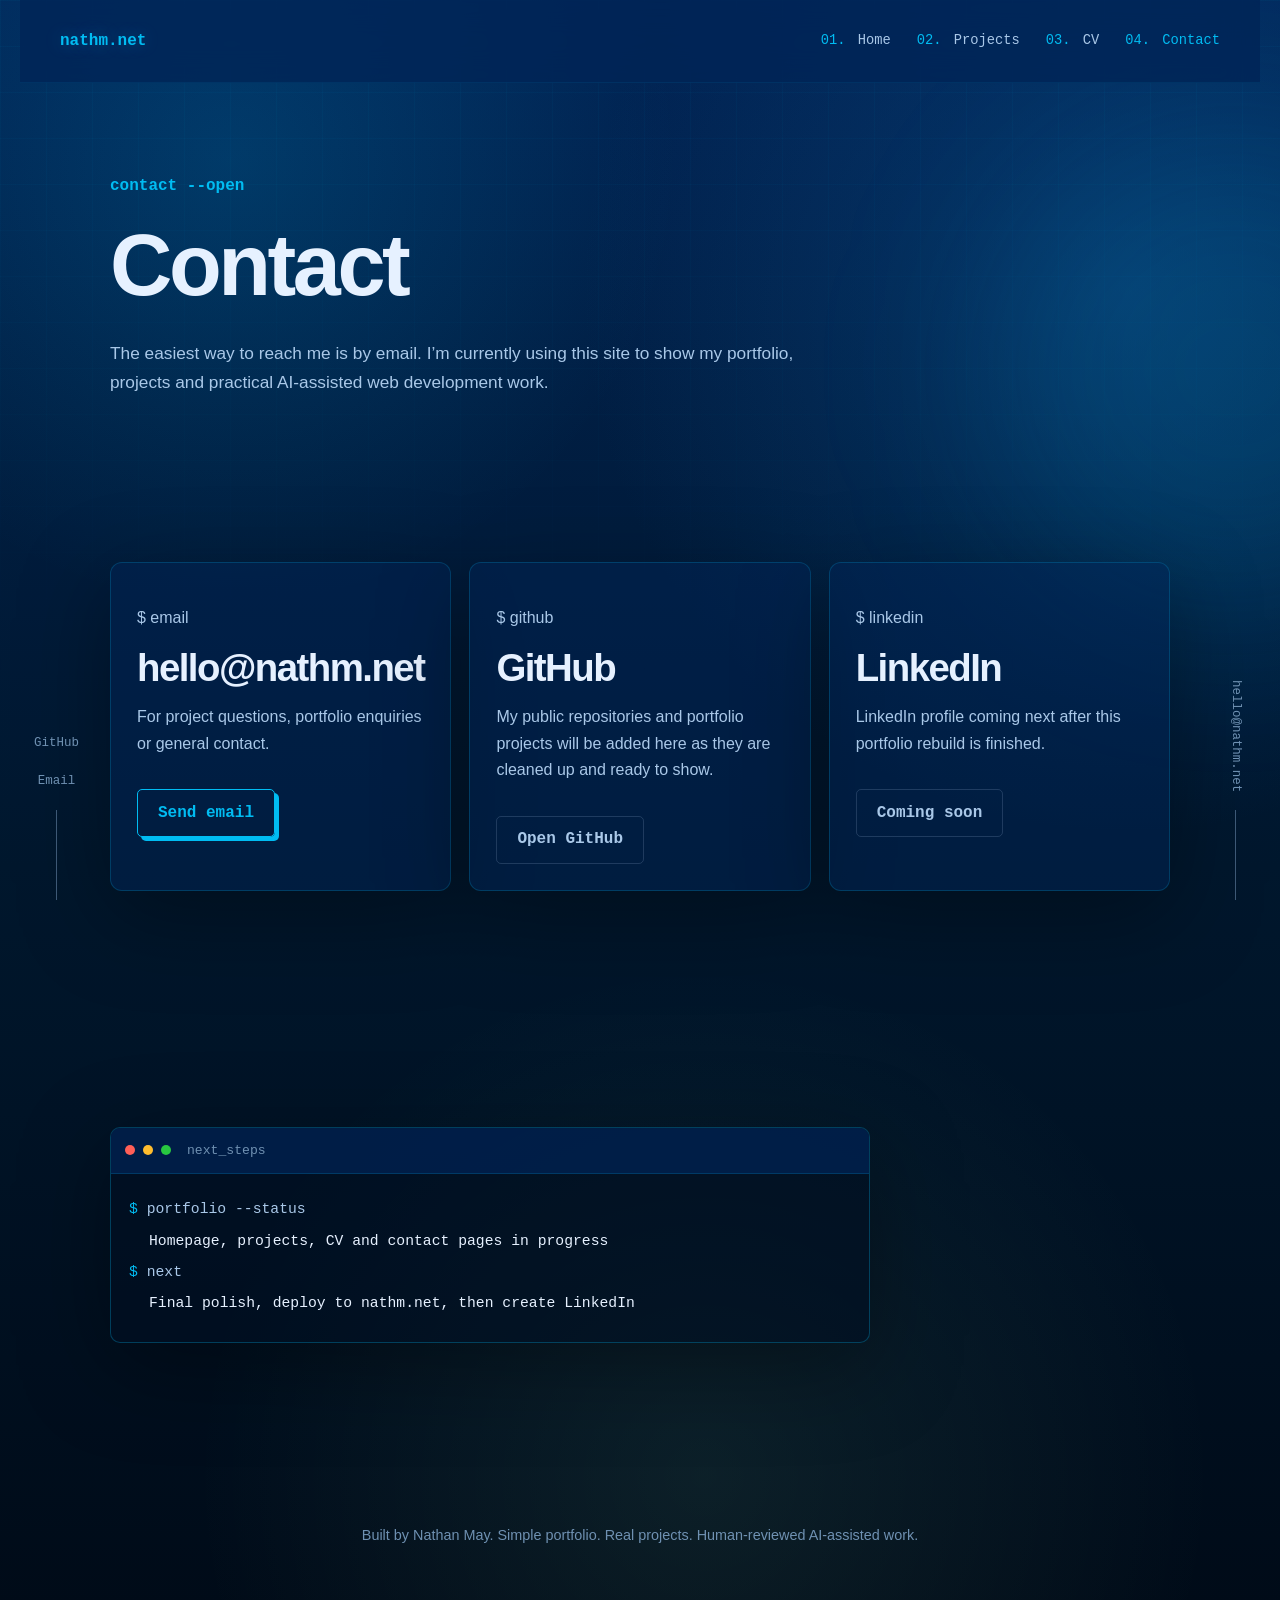
==== contact.html @ d2e40c8b "Initial portfolio site" ====
﻿<!DOCTYPE html>
<html lang="en">
<head>
  <meta charset="UTF-8" />
  <meta name="viewport" content="width=device-width, initial-scale=1.0" />
  <meta name="description" content="Contact Nathan May. Portfolio, GitHub and email links." />
  <title>Contact | Nathan May</title>
  <link rel="stylesheet" href="assets/css/style.css" />
</head>
<body>
  <div class="page-glow" aria-hidden="true"></div>

  <header class="site-header">
    <a class="logo" href="index.html">nathm.net</a>

    <nav class="site-nav" aria-label="Main navigation">
      <a href="index.html"><span>01.</span> Home</a>
      <a href="projects.html"><span>02.</span> Projects</a>
      <a href="cv.html"><span>03.</span> CV</a>
      <a href="contact.html" class="active"><span>04.</span> Contact</a>
    </nav>
  </header>

  <aside class="side-rail left-rail" aria-label="Social links">
    <a href="https://github.com/n4thyan" target="_blank" rel="noopener">GitHub</a>
    <a href="contact.html">Email</a>
  </aside>

  <aside class="side-rail right-rail" aria-label="Email">
    <a href="mailto:hello@nathm.net">hello@nathm.net</a>
  </aside>

  <main>
    <section class="page-hero reveal">
      <p class="intro-line">contact --open</p>
      <h1>Contact</h1>
      <p class="hero-text">
        The easiest way to reach me is by email. I’m currently using this site to show my portfolio,
        projects and practical AI-assisted web development work.
      </p>
    </section>

    <section class="section reveal">
      <div class="contact-grid">
        <article class="contact-card">
          <p class="card-code">$ email</p>
          <h3>hello@nathm.net</h3>
          <p>
            For project questions, portfolio enquiries or general contact.
          </p>
          <a class="button primary" href="mailto:hello@nathm.net">Send email</a>
        </article>

        <article class="contact-card">
          <p class="card-code">$ github</p>
          <h3>GitHub</h3>
          <p>
            My public repositories and portfolio projects will be added here as they are cleaned up and ready to show.
          </p>
          <a class="button secondary" href="https://github.com/n4thyan" target="_blank" rel="noopener">Open GitHub</a>
        </article>

        <article class="contact-card">
          <p class="card-code">$ linkedin</p>
          <h3>LinkedIn</h3>
          <p>
            LinkedIn profile coming next after this portfolio rebuild is finished.
          </p>
          <a class="button secondary" href="#">Coming soon</a>
        </article>
      </div>
    </section>

    <section class="section reveal">
      <div class="mini-terminal contact-terminal">
        <div class="terminal-bar">
          <span></span><span></span><span></span>
          <p>next_steps</p>
        </div>
        <div class="terminal-body">
          <p><span>$</span> portfolio --status</p>
          <p class="terminal-output">Homepage, projects, CV and contact pages in progress</p>
          <p><span>$</span> next</p>
          <p class="terminal-output">Final polish, deploy to nathm.net, then create LinkedIn</p>
        </div>
      </div>
    </section>
  </main>

  <footer class="site-footer">
    <p>Built by Nathan May. Simple portfolio. Real projects. Human-reviewed AI-assisted work.</p>
  </footer>

  <script src="assets/js/main.js"></script>
</body>
</html>
---- assets/css/style.css ----
﻿:root {
  --ps-blue: #012456;
  --ps-blue-dark: #00172d;
  --ps-blue-mid: #063b73;
  --ps-blue-soft: #0b4f8a;
  --panel: rgba(2, 30, 62, 0.76);
  --panel-strong: rgba(1, 22, 45, 0.92);
  --text: #eef8ff;
  --muted: #a9c8e8;
  --faint: #6f91b2;
  --cyan: #00bcf2;
  --cyan-soft: rgba(0, 188, 242, 0.14);
  --green: #9effc3;
  --border: rgba(169, 200, 232, 0.18);
  --shadow: 0 24px 90px rgba(0, 0, 0, 0.34);
  --max-width: 1060px;
}

* {
  box-sizing: border-box;
}

html {
  scroll-behavior: smooth;
}

body {
  margin: 0;
  min-height: 100vh;
  font-family: Arial, Helvetica, sans-serif;
  background:
    radial-gradient(circle at 18% 10%, rgba(0, 188, 242, 0.16), transparent 28rem),
    radial-gradient(circle at 88% 18%, rgba(11, 79, 138, 0.48), transparent 34rem),
    radial-gradient(circle at 55% 92%, rgba(158, 255, 195, 0.08), transparent 32rem),
    linear-gradient(180deg, var(--ps-blue) 0%, var(--ps-blue-dark) 54%, #000b18 100%);
  color: var(--muted);
  line-height: 1.65;
}

body::before {
  content: "";
  position: fixed;
  inset: 0;
  pointer-events: none;
  background-image:
    linear-gradient(rgba(0, 188, 242, 0.045) 1px, transparent 1px),
    linear-gradient(90deg, rgba(0, 188, 242, 0.045) 1px, transparent 1px);
  background-size: 46px 46px;
  mask-image: linear-gradient(to bottom, black, transparent 78%);
}

.page-glow {
  position: fixed;
  width: 30rem;
  height: 30rem;
  right: -12rem;
  top: 8rem;
  border-radius: 50%;
  background: rgba(0, 188, 242, 0.12);
  filter: blur(90px);
  pointer-events: none;
}

a {
  color: inherit;
}

.site-header {
  max-width: 1240px;
  margin: 0 auto;
  padding: 28px 40px;
  display: flex;
  align-items: center;
  justify-content: space-between;
  gap: 28px;
  position: sticky;
  top: 0;
  z-index: 10;
  background: rgba(1, 36, 86, 0.78);
  backdrop-filter: blur(16px);
  border-bottom: 1px solid rgba(0, 188, 242, 0.08);
}

.logo {
  color: var(--cyan);
  font-family: Consolas, "Courier New", monospace;
  font-weight: 800;
  text-decoration: none;
  font-size: 1rem;
  text-shadow: 0 0 18px rgba(0, 188, 242, 0.32);
}

.site-nav {
  display: flex;
  align-items: center;
  gap: 26px;
  flex-wrap: wrap;
  font-family: Consolas, "Courier New", monospace;
  font-size: 0.86rem;
}

.site-nav a {
  color: var(--muted);
  text-decoration: none;
  transition: color 0.18s ease;
}

.site-nav a span {
  color: var(--cyan);
  margin-right: 4px;
}

.site-nav a:hover,
.site-nav a.active {
  color: var(--cyan);
}

main {
  width: min(var(--max-width), calc(100% - 48px));
  margin: 0 auto;
}

.hero {
  min-height: calc(100vh - 88px);
  display: flex;
  flex-direction: column;
  justify-content: center;
  padding: 72px 0 110px;
}

.intro-line,
.section-kicker,
.project-label,
.status-title {
  color: var(--cyan);
  font-family: Consolas, "Courier New", monospace;
  font-weight: 700;
}

.intro-line {
  margin: 0 0 20px;
}

h1,
h2,
h3 {
  margin: 0;
  line-height: 1.06;
  letter-spacing: -0.04em;
}

h1 {
  color: var(--text);
  font-size: clamp(3rem, 8vw, 5.9rem);
}

h2 {
  color: #8fb8df;
  font-size: clamp(2.4rem, 7vw, 5rem);
  margin-top: 8px;
}

h3 {
  color: var(--text);
  font-size: clamp(1.8rem, 3vw, 2.6rem);
}

.hero-text {
  max-width: 690px;
  color: var(--muted);
  font-size: 1.08rem;
  margin: 28px 0 0;
}

.hero-actions {
  display: flex;
  flex-wrap: wrap;
  gap: 14px;
  margin-top: 34px;
}

.button {
  display: inline-flex;
  align-items: center;
  justify-content: center;
  min-height: 48px;
  padding: 0 20px;
  border: 1px solid var(--cyan);
  border-radius: 5px;
  color: var(--cyan);
  text-decoration: none;
  font-family: Consolas, "Courier New", monospace;
  font-weight: 700;
  transition: transform 0.18s ease, background 0.18s ease, box-shadow 0.18s ease;
}

.button:hover {
  transform: translate(-3px, -3px);
  background: var(--cyan-soft);
}

.button.primary {
  box-shadow: 4px 4px 0 var(--cyan);
}

.button.secondary {
  border-color: var(--border);
  color: var(--muted);
}

.mini-terminal {
  max-width: 610px;
  margin-top: 44px;
  border: 1px solid rgba(0, 188, 242, 0.28);
  background: rgba(0, 15, 34, 0.58);
  border-radius: 10px;
  overflow: hidden;
  box-shadow: var(--shadow);
}

.terminal-bar {
  display: flex;
  align-items: center;
  gap: 8px;
  padding: 12px 14px;
  border-bottom: 1px solid rgba(0, 188, 242, 0.18);
  background: rgba(1, 36, 86, 0.7);
}

.terminal-bar span {
  width: 10px;
  height: 10px;
  border-radius: 50%;
}

.terminal-bar span:nth-child(1) {
  background: #ff5f57;
}

.terminal-bar span:nth-child(2) {
  background: #ffbd2e;
}

.terminal-bar span:nth-child(3) {
  background: #28c840;
}

.terminal-bar p {
  margin: 0 0 0 8px;
  color: var(--faint);
  font-family: Consolas, "Courier New", monospace;
  font-size: 0.82rem;
}

.terminal-body {
  padding: 16px 18px 20px;
  font-family: Consolas, "Courier New", monospace;
  font-size: 0.92rem;
}

.terminal-body p {
  margin: 7px 0;
}

.terminal-body span {
  color: var(--cyan);
}

.terminal-output {
  color: var(--muted);
  padding-left: 20px;
}

.section {
  padding: 96px 0;
}

.section-kicker {
  margin: 0 0 26px;
  font-size: 1.05rem;
}

.section-kicker span {
  color: var(--cyan);
}

.about-grid {
  display: grid;
  grid-template-columns: 1.2fr 0.8fr;
  gap: 46px;
  align-items: start;
}

.about-grid p {
  margin-top: 0;
  color: var(--muted);
}

.tech-list {
  display: grid;
  grid-template-columns: repeat(2, minmax(130px, 1fr));
  gap: 8px 18px;
  padding: 0;
  margin: 0;
  list-style: none;
  font-family: Consolas, "Courier New", monospace;
  color: var(--muted);
  font-size: 0.92rem;
}

.tech-list li::before {
  content: ">";
  color: var(--cyan);
  margin-right: 8px;
}

.project-card {
  display: grid;
  grid-template-columns: 1.2fr 0.8fr;
  gap: 28px;
  padding: 28px;
  border: 1px solid rgba(0, 188, 242, 0.2);
  border-radius: 12px;
  background: rgba(1, 36, 86, 0.48);
  box-shadow: var(--shadow);
}

.project-card p {
  color: var(--muted);
}

.project-status {
  background: rgba(0, 15, 34, 0.64);
  border: 1px solid rgba(0, 188, 242, 0.18);
  border-radius: 10px;
  padding: 22px;
}

.project-status ul {
  padding: 0;
  margin: 14px 0 20px;
  list-style: none;
  color: var(--muted);
}

.project-status li {
  margin: 9px 0;
}

.project-status li::before {
  content: "✓";
  color: var(--cyan);
  margin-right: 8px;
}

.project-status a,
.text-link {
  color: var(--cyan);
  font-family: Consolas, "Courier New", monospace;
  text-decoration: none;
}

.tag-list {
  display: flex;
  flex-wrap: wrap;
  gap: 10px;
  margin-top: 22px;
}

.tag-list span {
  color: var(--cyan);
  background: var(--cyan-soft);
  border: 1px solid rgba(0, 188, 242, 0.24);
  border-radius: 999px;
  padding: 6px 10px;
  font-family: Consolas, "Courier New", monospace;
  font-size: 0.78rem;
}

.side-rail {
  position: fixed;
  bottom: 0;
  z-index: 5;
  display: flex;
  align-items: center;
  gap: 18px;
  color: var(--faint);
  font-family: Consolas, "Courier New", monospace;
  font-size: 0.78rem;
}

.side-rail a {
  color: var(--faint);
  text-decoration: none;
  transition: color 0.18s ease, transform 0.18s ease;
}

.side-rail a:hover {
  color: var(--cyan);
  transform: translateY(-3px);
}

.left-rail {
  left: 34px;
  flex-direction: column;
}

.right-rail {
  right: 34px;
  writing-mode: vertical-rl;
}

.side-rail::after {
  content: "";
  display: block;
  width: 1px;
  height: 90px;
  background: var(--faint);
  opacity: 0.55;
}

.site-footer {
  width: min(var(--max-width), calc(100% - 48px));
  margin: 0 auto;
  padding: 70px 0 42px;
  color: var(--faint);
  font-size: 0.9rem;
  text-align: center;
}

.reveal {
  opacity: 0;
  transform: translateY(14px);
  animation: revealUp 0.65s ease forwards;
}

.section.reveal {
  animation-delay: 0.12s;
}

@keyframes revealUp {
  to {
    opacity: 1;
    transform: translateY(0);
  }
}

@media (max-width: 980px) {
  .side-rail {
    display: none;
  }
}

@media (max-width: 760px) {
  .site-header {
    align-items: flex-start;
    flex-direction: column;
    padding: 22px 24px;
  }

  .site-nav {
    gap: 14px;
  }

  main,
  .site-footer {
    width: min(100% - 36px, var(--max-width));
  }

  .hero {
    min-height: auto;
    padding: 64px 0 80px;
  }

  .about-grid,
  .project-card {
    grid-template-columns: 1fr;
  }

  .section {
    padding: 74px 0;
  }
}

@media (prefers-reduced-motion: reduce) {
  .reveal,
  .button,
  .side-rail a {
    animation: none;
    transition: none;
    transform: none;
    opacity: 1;
  }
}

/* PowerShell font-colour polish */
:root {
  --ps-font: #e6f1ff;
  --ps-command: #00bcf2;
}

h1,
h3,
.terminal-output,
.project-card h3 {
  color: var(--ps-font);
}

.intro-line,
.section-kicker,
.project-label,
.status-title,
.terminal-body span,
.site-nav a span,
.logo {
  color: var(--ps-command);
}

.hero-text strong,
.project-card strong {
  color: var(--ps-font);
}

/* Project page */
.page-hero {
  min-height: 42vh;
  display: flex;
  flex-direction: column;
  justify-content: end;
  padding: 90px 0 70px;
}

.page-hero h1 {
  color: var(--ps-font);
  font-size: clamp(3rem, 8vw, 5.4rem);
}

.case-study {
  display: grid;
  grid-template-columns: 1.25fr 0.75fr;
  gap: 28px;
  padding: 32px;
  border: 1px solid rgba(0, 188, 242, 0.22);
  border-radius: 14px;
  background: rgba(1, 36, 86, 0.48);
  box-shadow: var(--shadow);
}

.case-main p,
.case-aside p,
.evidence-card p,
.placeholder-project p {
  color: var(--muted);
}

.case-main h2 {
  color: var(--ps-font);
  font-size: clamp(2rem, 4vw, 3.2rem);
  margin-bottom: 22px;
}

.case-aside,
.evidence-card,
.placeholder-project {
  background: rgba(0, 15, 34, 0.62);
  border: 1px solid rgba(0, 188, 242, 0.2);
  border-radius: 12px;
}

.case-aside {
  padding: 24px;
}

.case-aside ul {
  padding: 0;
  margin: 14px 0 22px;
  list-style: none;
  color: var(--muted);
}

.case-aside li {
  margin: 10px 0;
}

.case-aside li::before {
  content: "✓";
  color: var(--cyan);
  margin-right: 8px;
}

.small-note {
  font-size: 0.9rem;
  border-top: 1px solid rgba(0, 188, 242, 0.18);
  padding-top: 16px;
}

.evidence-grid {
  display: grid;
  grid-template-columns: repeat(3, 1fr);
  gap: 18px;
  margin-top: 24px;
}

.evidence-card,
.placeholder-project {
  padding: 24px;
}

.evidence-card h3,
.placeholder-project h3 {
  color: var(--ps-font);
}

.placeholder-project {
  max-width: 720px;
}

@media (max-width: 760px) {
  .case-study,
  .evidence-grid {
    grid-template-columns: 1fr;
  }

  .page-hero {
    min-height: auto;
    padding: 64px 0 50px;
  }
}

/* CV page */
.cv-grid {
  display: grid;
  grid-template-columns: 1.15fr 0.85fr;
  gap: 28px;
}

.cv-main,
.cv-side {
  border: 1px solid rgba(0, 188, 242, 0.2);
  border-radius: 12px;
  background: rgba(1, 36, 86, 0.48);
  box-shadow: var(--shadow);
  padding: 28px;
}

.cv-main p,
.cv-side li {
  color: var(--muted);
}

.cv-side ul {
  padding: 0;
  margin: 14px 0 0;
  list-style: none;
}

.cv-side li {
  margin: 10px 0;
}

.cv-side li::before {
  content: ">";
  color: var(--cyan);
  margin-right: 8px;
}

.compact-case {
  margin-top: 0;
}

@media (max-width: 760px) {
  .cv-grid {
    grid-template-columns: 1fr;
  }
}

/* Contact page */
.contact-grid {
  display: grid;
  grid-template-columns: repeat(3, 1fr);
  gap: 18px;
}

.contact-card {
  border: 1px solid rgba(0, 188, 242, 0.2);
  border-radius: 12px;
  background: rgba(1, 36, 86, 0.48);
  box-shadow: var(--shadow);
  padding: 26px;
}

.contact-card h3 {
  color: var(--ps-font);
  margin-bottom: 14px;
}

.contact-card p {
  color: var(--muted);
}

.contact-card .button {
  margin-top: 16px;
}

.contact-terminal {
  max-width: 760px;
}

@media (max-width: 760px) {
  .contact-grid {
    grid-template-columns: 1fr;
  }
}
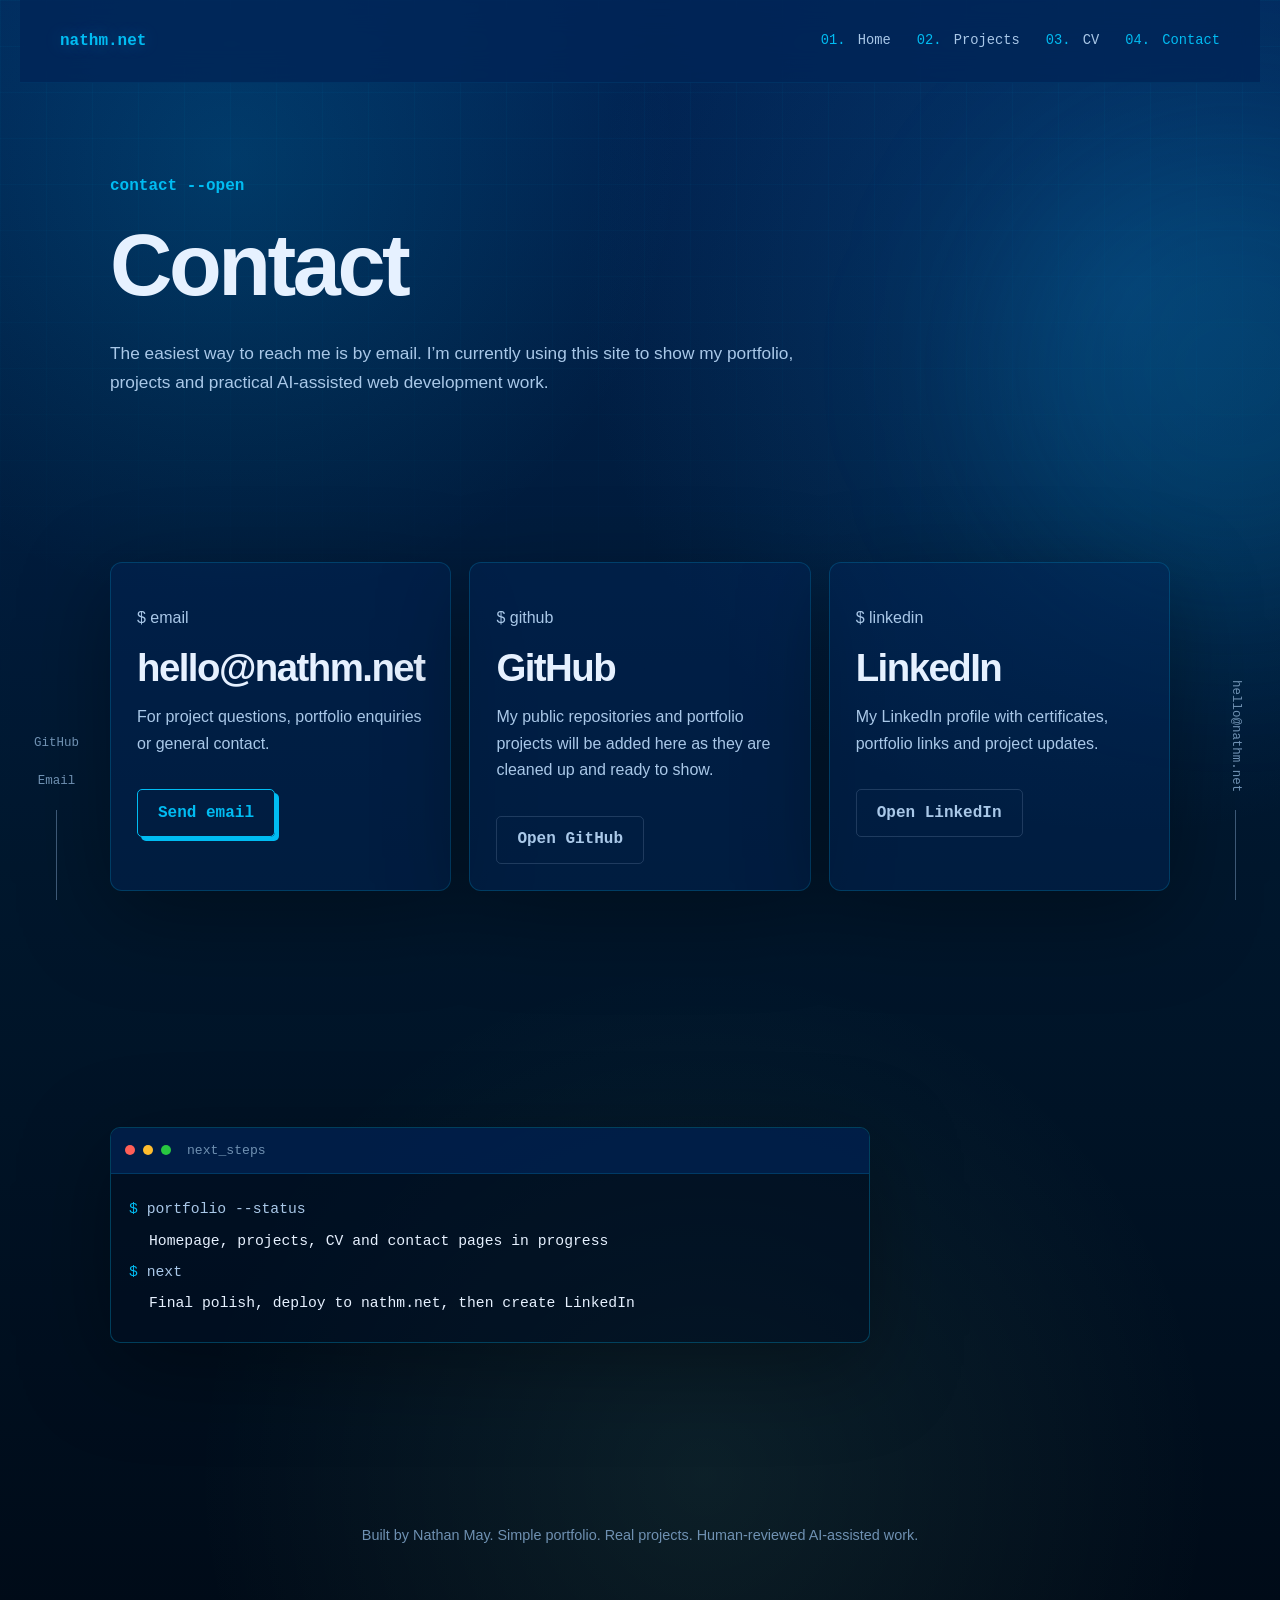
==== commit a51b6e15: "Add LinkedIn and printable CV" ====
--- a/contact.html
+++ b/contact.html
@@ -64,9 +64,9 @@
           <p class="card-code">$ linkedin</p>
           <h3>LinkedIn</h3>
           <p>
-            LinkedIn profile coming next after this portfolio rebuild is finished.
+            My LinkedIn profile with certificates, portfolio links and project updates.
           </p>
-          <a class="button secondary" href="#">Coming soon</a>
+          <a class="button secondary" href="https://www.linkedin.com/in/nathan-may-44b48b283/" target="_blank" rel="noopener">Open LinkedIn</a>
         </article>
       </div>
     </section>
@@ -94,3 +94,4 @@
   <script src="assets/js/main.js"></script>
 </body>
 </html>
+
--- a/assets/css/style.css
+++ b/assets/css/style.css
@@ -711,3 +711,43 @@
     grid-template-columns: 1fr;
   }
 }
+
+/* CV download panel */
+.cv-download-panel {
+  border: 1px solid rgba(0, 188, 242, 0.22);
+  border-radius: 12px;
+  background: rgba(1, 36, 86, 0.48);
+  box-shadow: var(--shadow);
+  padding: 26px;
+  display: flex;
+  justify-content: space-between;
+  gap: 24px;
+  align-items: center;
+}
+
+.cv-download-panel h3 {
+  color: var(--ps-font);
+  margin-bottom: 12px;
+}
+
+.cv-download-panel p {
+  color: var(--muted);
+}
+
+.cv-download-actions {
+  display: flex;
+  gap: 12px;
+  flex-wrap: wrap;
+  justify-content: flex-end;
+}
+
+@media (max-width: 760px) {
+  .cv-download-panel {
+    flex-direction: column;
+    align-items: flex-start;
+  }
+
+  .cv-download-actions {
+    justify-content: flex-start;
+  }
+}
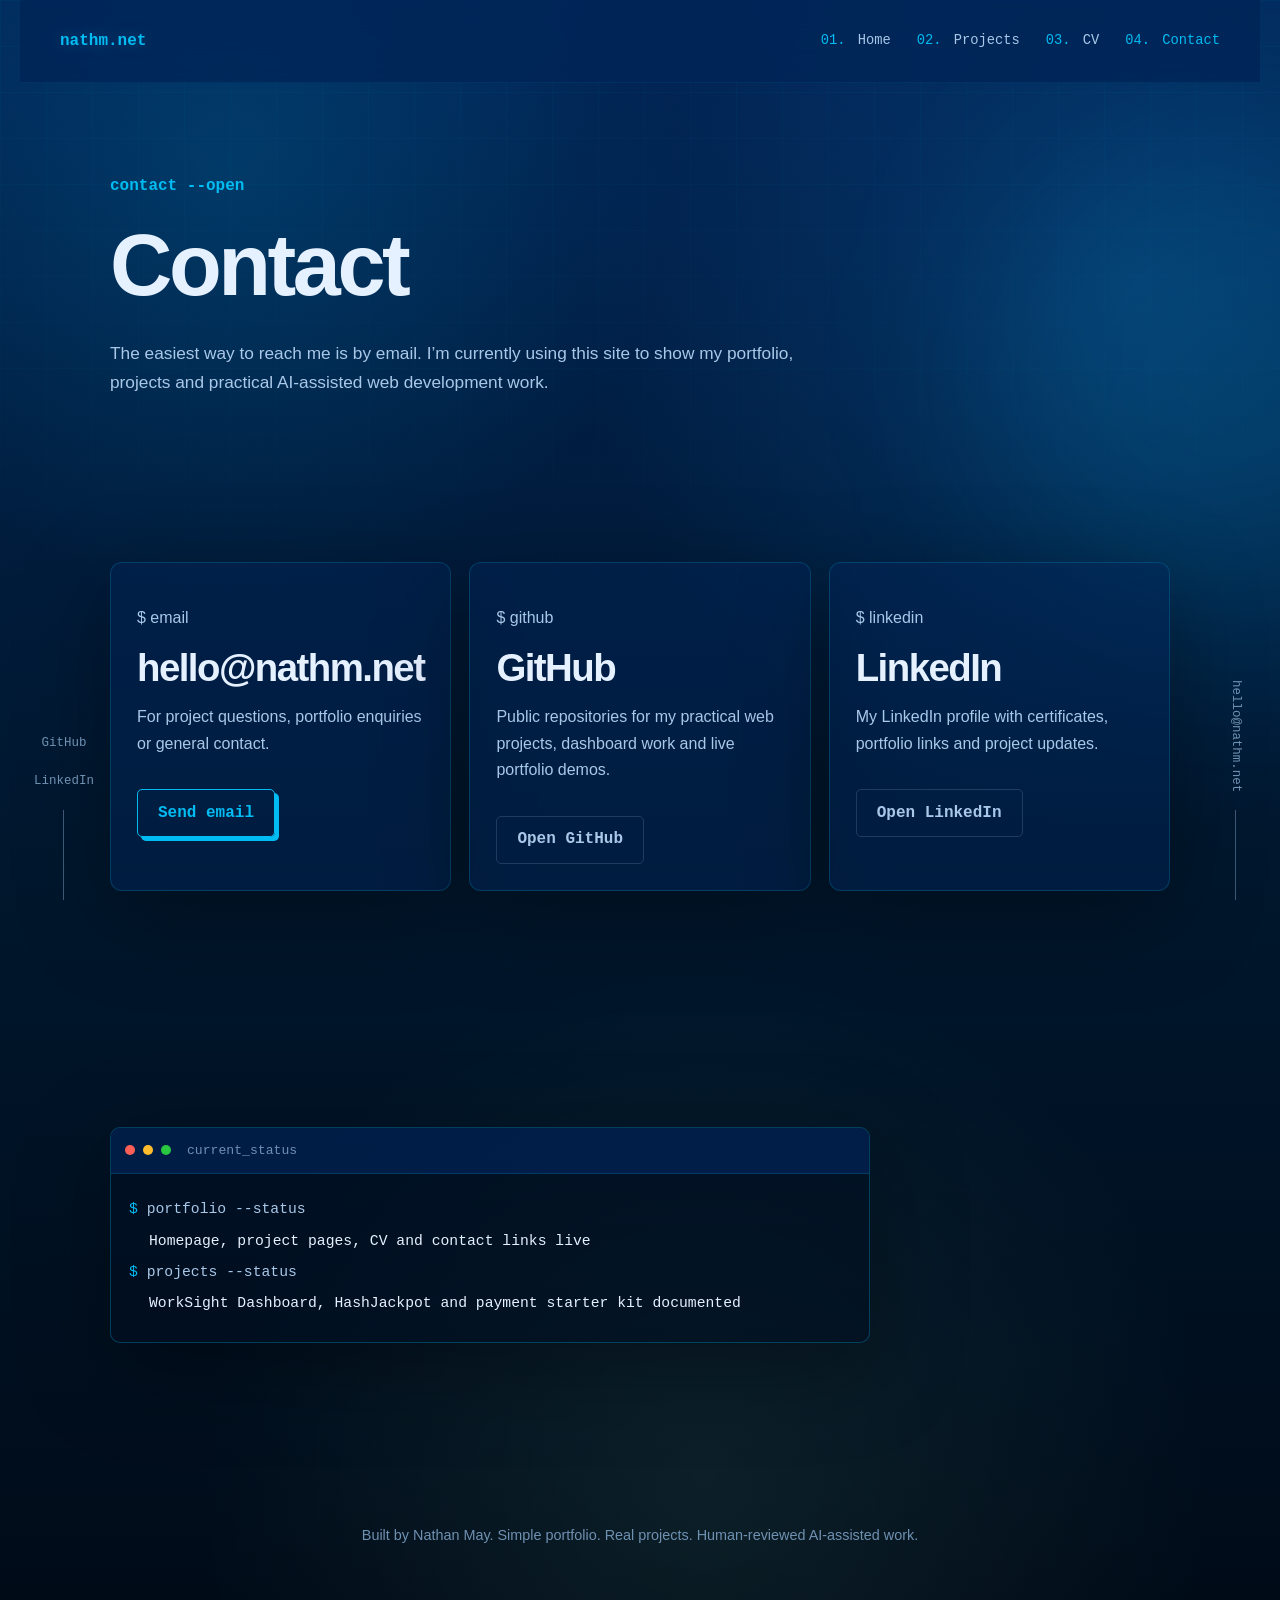
==== commit 1d847016: "Update contact page links and status notes" ====
--- a/contact.html
+++ b/contact.html
@@ -1,9 +1,9 @@
-﻿<!DOCTYPE html>
+<!DOCTYPE html>
 <html lang="en">
 <head>
   <meta charset="UTF-8" />
   <meta name="viewport" content="width=device-width, initial-scale=1.0" />
-  <meta name="description" content="Contact Nathan May. Portfolio, GitHub and email links." />
+  <meta name="description" content="Contact Nathan May. Portfolio, GitHub, LinkedIn and email links." />
   <title>Contact | Nathan May</title>
   <link rel="stylesheet" href="assets/css/style.css" />
 </head>
@@ -21,9 +21,9 @@
     </nav>
   </header>
 
-  <aside class="side-rail left-rail" aria-label="Social links">
+  <aside class="side-rail left-rail" aria-label="Professional links">
     <a href="https://github.com/n4thyan" target="_blank" rel="noopener">GitHub</a>
-    <a href="contact.html">Email</a>
+    <a href="https://www.linkedin.com/in/nathan-may-44b48b283/" target="_blank" rel="noopener">LinkedIn</a>
   </aside>
 
   <aside class="side-rail right-rail" aria-label="Email">
@@ -55,7 +55,7 @@
           <p class="card-code">$ github</p>
           <h3>GitHub</h3>
           <p>
-            My public repositories and portfolio projects will be added here as they are cleaned up and ready to show.
+            Public repositories for my practical web projects, dashboard work and live portfolio demos.
           </p>
           <a class="button secondary" href="https://github.com/n4thyan" target="_blank" rel="noopener">Open GitHub</a>
         </article>
@@ -75,13 +75,13 @@
       <div class="mini-terminal contact-terminal">
         <div class="terminal-bar">
           <span></span><span></span><span></span>
-          <p>next_steps</p>
+          <p>current_status</p>
         </div>
         <div class="terminal-body">
           <p><span>$</span> portfolio --status</p>
-          <p class="terminal-output">Homepage, projects, CV and contact pages in progress</p>
-          <p><span>$</span> next</p>
-          <p class="terminal-output">Final polish, deploy to nathm.net, then create LinkedIn</p>
+          <p class="terminal-output">Homepage, project pages, CV and contact links live</p>
+          <p><span>$</span> projects --status</p>
+          <p class="terminal-output">WorkSight Dashboard, HashJackpot and payment starter kit documented</p>
         </div>
       </div>
     </section>
@@ -93,5 +93,4 @@
 
   <script src="assets/js/main.js"></script>
 </body>
-</html>
-
+</html>
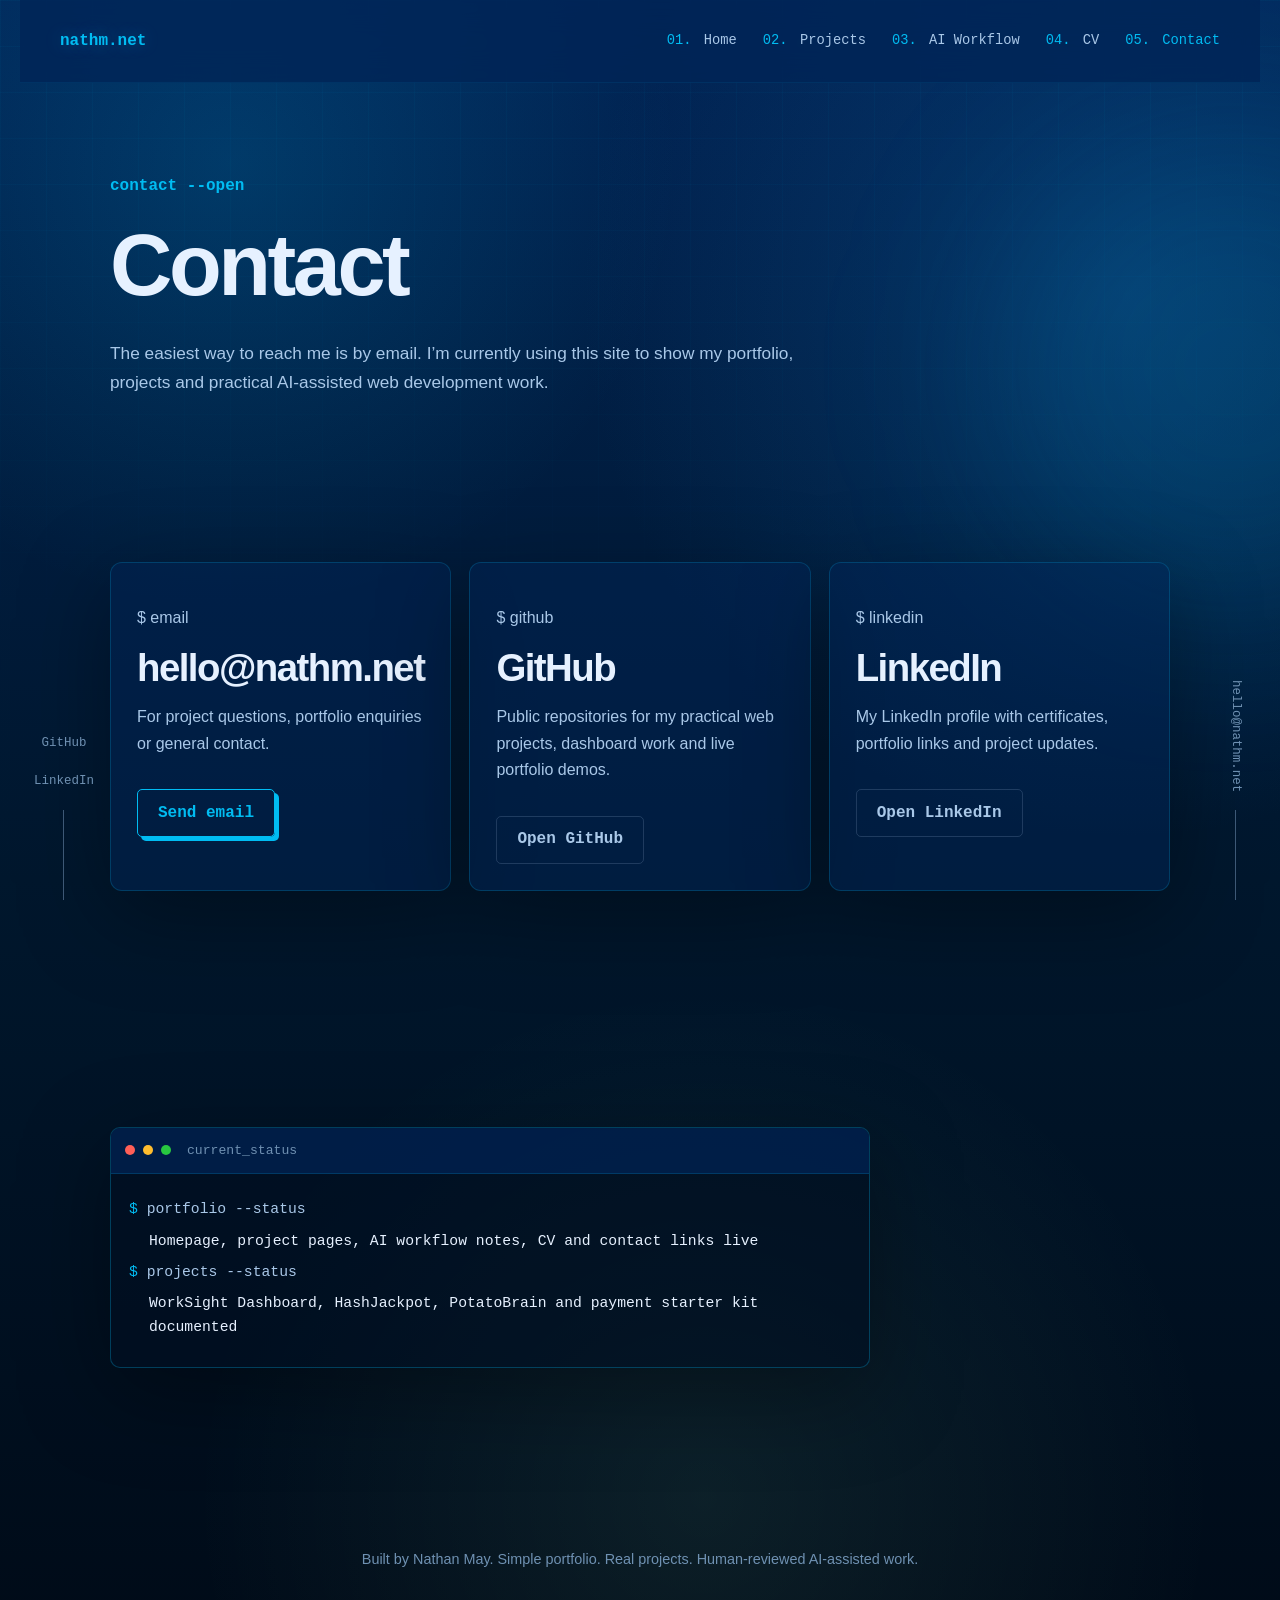
==== commit 3d579b70: "Add AI workflow link to contact navigation" ====
--- a/contact.html
+++ b/contact.html
@@ -16,8 +16,9 @@
     <nav class="site-nav" aria-label="Main navigation">
       <a href="index.html"><span>01.</span> Home</a>
       <a href="projects.html"><span>02.</span> Projects</a>
-      <a href="cv.html"><span>03.</span> CV</a>
-      <a href="contact.html" class="active"><span>04.</span> Contact</a>
+      <a href="ai-workflow.html"><span>03.</span> AI Workflow</a>
+      <a href="cv.html"><span>04.</span> CV</a>
+      <a href="contact.html" class="active"><span>05.</span> Contact</a>
     </nav>
   </header>
 
@@ -79,9 +80,9 @@
         </div>
         <div class="terminal-body">
           <p><span>$</span> portfolio --status</p>
-          <p class="terminal-output">Homepage, project pages, CV and contact links live</p>
+          <p class="terminal-output">Homepage, project pages, AI workflow notes, CV and contact links live</p>
           <p><span>$</span> projects --status</p>
-          <p class="terminal-output">WorkSight Dashboard, HashJackpot and payment starter kit documented</p>
+          <p class="terminal-output">WorkSight Dashboard, HashJackpot, PotatoBrain and payment starter kit documented</p>
         </div>
       </div>
     </section>
--- a/assets/css/style.css
+++ b/assets/css/style.css
@@ -325,6 +325,10 @@
   box-shadow: var(--shadow);
 }
 
+.spaced-card {
+  margin-top: 24px;
+}
+
 .project-card p {
   color: var(--muted);
 }
@@ -491,7 +495,7 @@
     transform: none;
     opacity: 1;
   }
-}
+}
 
 /* PowerShell font-colour polish */
 :root {
@@ -519,7 +523,7 @@
 .hero-text strong,
 .project-card strong {
   color: var(--ps-font);
-}
+}
 
 /* Project page */
 .page-hero {
@@ -625,7 +629,7 @@
     min-height: auto;
     padding: 64px 0 50px;
   }
-}
+}
 
 /* CV page */
 .cv-grid {
@@ -672,7 +676,7 @@
   .cv-grid {
     grid-template-columns: 1fr;
   }
-}
+}
 
 /* Contact page */
 .contact-grid {
@@ -710,7 +714,7 @@
   .contact-grid {
     grid-template-columns: 1fr;
   }
-}
+}
 
 /* CV download panel */
 .cv-download-panel {
@@ -750,4 +754,4 @@
   .cv-download-actions {
     justify-content: flex-start;
   }
-}
+}
